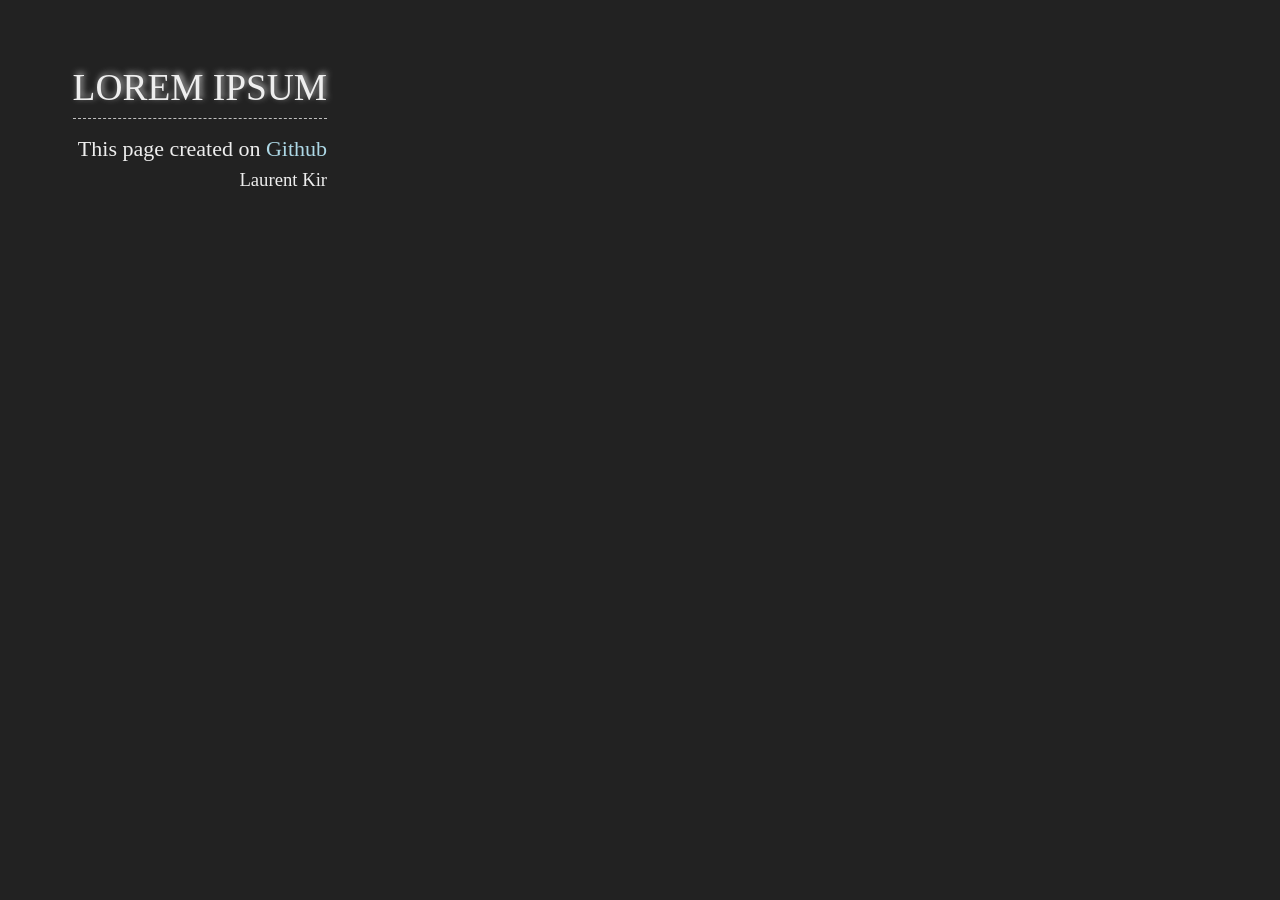
==== index.html @ 493d5b72 "Add files via upload" ====
<!DOCTYPE html>
<html lang="ru">
  <head>
    <meta charset="utf-8" />
    <meta name="viewport" content="width=device-width, initial-scale=1.0" />
    <title>Lorem ipsum</title>
    <link rel="shortcut icon" href="fav.png" />
    <link rel="stylesheet" href="style.css" />
  </head>
  <body>
    <div class="content">
      <h1 class="head">Lorem ipsum</h1>
      <h3 class="subhead">This page created on <a class="git" href="https://github.com/" rel="nofollow">Github</a></h3>
      <div class="author">Laurent Kir</div>
    </div>
  </body>
</html>
---- style.css ----
@import url("reset.css");

body {
  color: #eee;
  background-color: #222;
  user-select: none;
}
.content {
  display: inline-block;
  font-family: Garamond, Times, serif;
  font-size: 22px;
  line-height: 1.4em;
  padding: .3em;
  margin: 3em;
}
.head {
  font-size: 1.7em;
  font-style: normal;
  padding-bottom: .4em;
  margin-bottom: .4em;
  text-align: center;
  text-transform: uppercase;
  border-bottom: 1px dashed silver;
  text-shadow: 2px -2px 6px silver;
}
.subhead {
  text-align: right;
}
.git {
  color: lightblue;
}
.git:hover, .git:focus {
  color: skyblue;
}
.author {
  font-size: .85em;
  text-align: right;
}
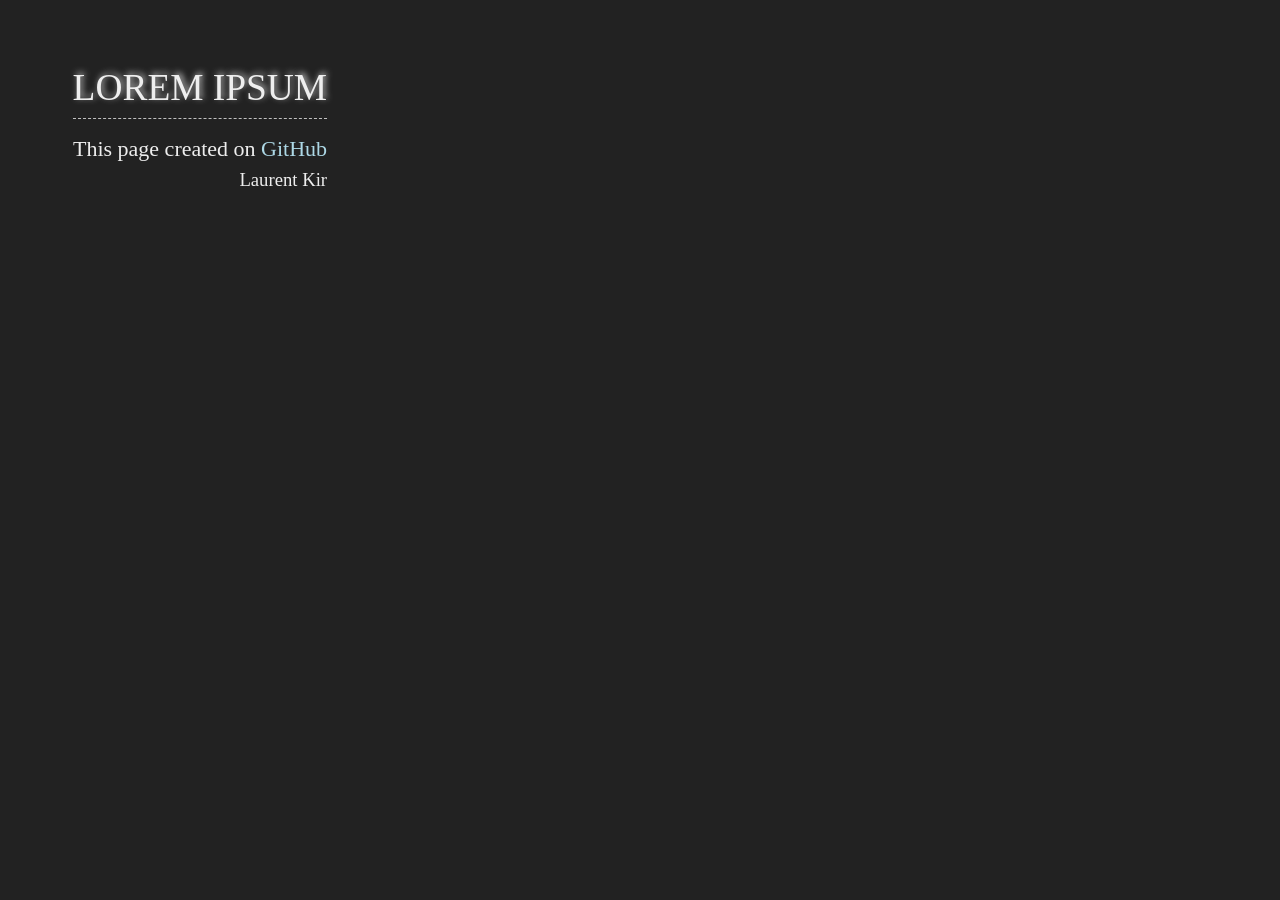
==== commit cfe101af: "Desu" ====
--- a/index.html
+++ b/index.html
@@ -10,7 +10,7 @@
   <body>
     <div class="content">
       <h1 class="head">Lorem ipsum</h1>
-      <h3 class="subhead">This page created on <a class="git" href="https://github.com/" rel="nofollow">Github</a></h3>
+      <h3 class="subhead">This page created on <a class="git" href="https://github.com/" rel="nofollow">GitHub</a></h3>
       <div class="author">Laurent Kir</div>
     </div>
   </body>
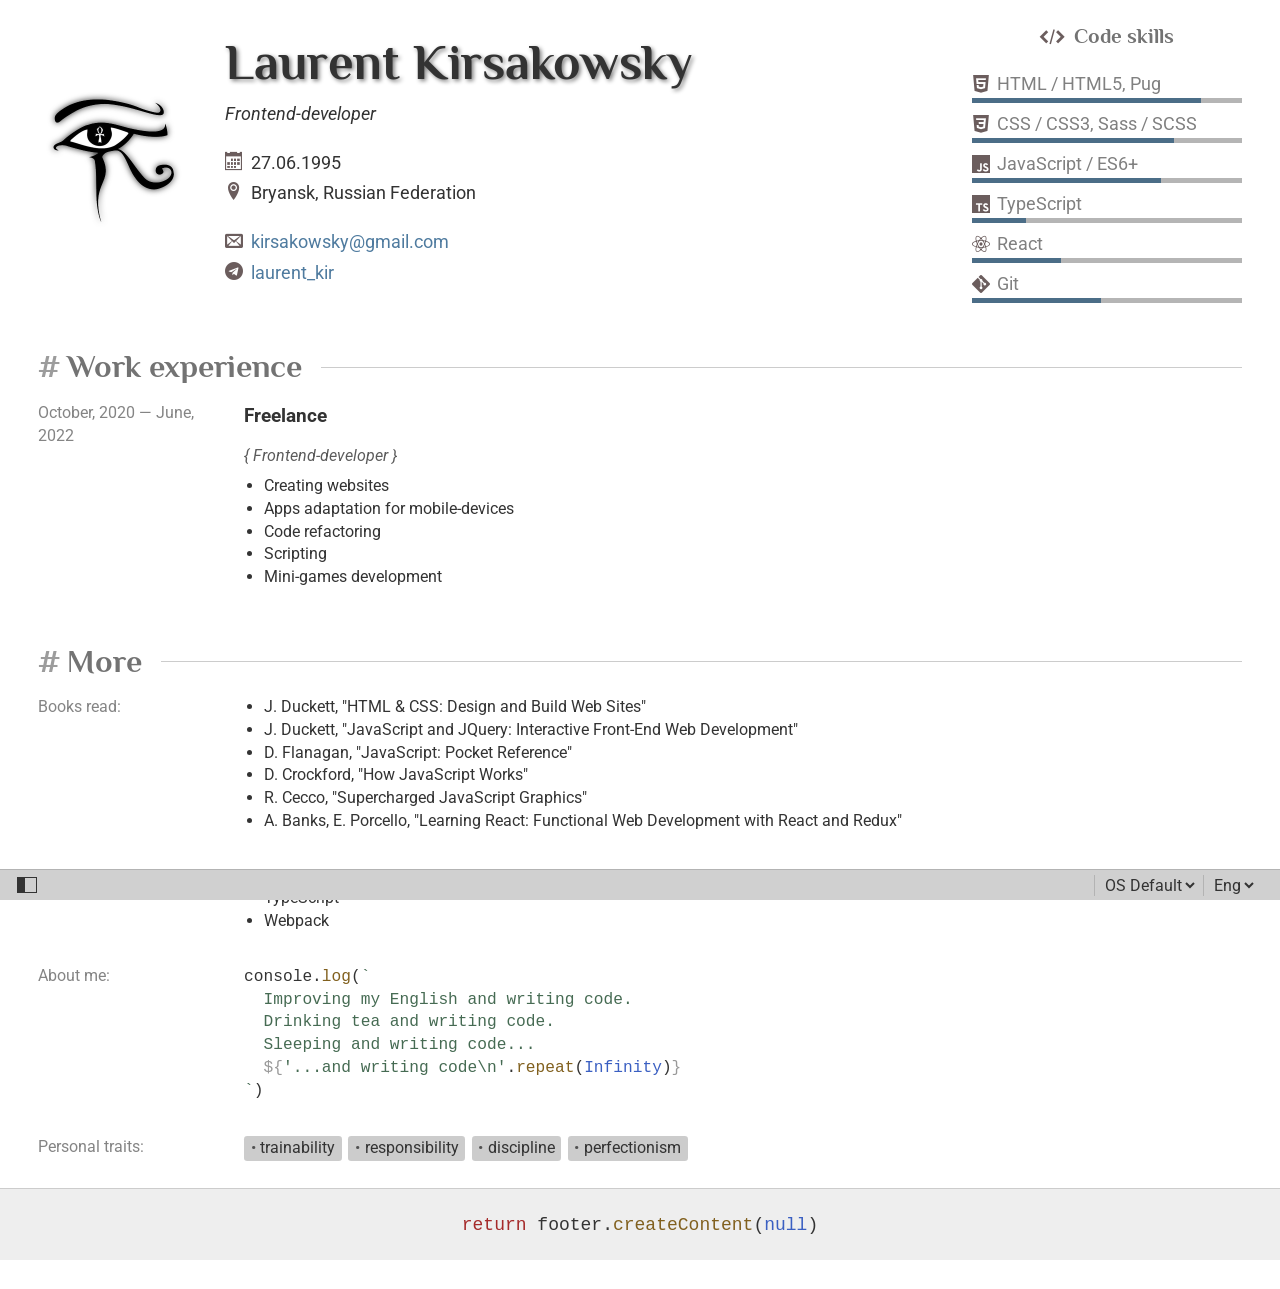
==== commit c42b57b6: "Add files via upload" ====
--- a/index.html
+++ b/index.html
@@ -1,17 +1,159 @@
 <!DOCTYPE html>
 <html lang="ru">
   <head>
-    <meta charset="utf-8" />
-    <meta name="viewport" content="width=device-width, initial-scale=1.0" />
-    <title>Lorem ipsum</title>
-    <link rel="shortcut icon" href="fav.png" />
-    <link rel="stylesheet" href="style.css" />
+    <meta charset="utf-8">
+    <meta name="viewport" content="width=device-width, initial-scale=1.0">
+    <title>Resume</title>
+    <link rel="shortcut icon" href="favicon.png">
+    <link rel="preconnect" href="https://fonts.googleapis.com">
+    <link rel="preconnect" href="https://fonts.gstatic.com" crossorigin>
+    <link rel="stylesheet" href="https://fonts.googleapis.com/css2?family=Philosopher:wght@700&family=Roboto&display=swap">
+    <link rel="stylesheet" href="style.css">
+    <script src="script.js" defer></script>
   </head>
   <body>
-    <div class="content">
-      <h1 class="head">Lorem ipsum</h1>
-      <h3 class="subhead">This page created on <a class="git" href="https://github.com/" rel="nofollow">GitHub</a></h3>
-      <div class="author">Laurent Kir</div>
+    <aside class="sidebar json"></aside>
+    <main class="main">
+      <header>
+        <section class="info">
+          <img class="info__avatar" src="avatar.png" alt="Avatar" width="151">
+          <div class="info__body">
+            <h1 class="heading info__name" data-ru="Лоран Кирсаковский">Laurent Kirsakowsky</h1>
+            <div style="margin-bottom: 1em;"><em>Frontend-developer</em></div>
+            <div><i class="icon-date"></i>27.06.1995</div>
+            <div><i class="icon-location"></i><span data-ru="Россия, г. Брянск">Bryansk, Russian Federation</span></div>
+            <adress class="info__contacts">
+              <div><i class="icon-mail"></i><a class="info__link" href="mailto:kirsakowsky@gmail.com">kirsakowsky@gmail.com</a></div>
+              <div><i class="icon-tg"></i><a class="info__link" href="https://t.me/laurent_kir">laurent_kir</a></div>
+            </adress>
+          </div>
+        </section>
+        <aside class="skills">
+          <h3 class="heading skills__title"><i class="icon-code"></i><span data-ru="Тех. навыки">Code skills</span></h3>
+          <div class="skills__body">
+            <div class="skill" style="--exp:85%;">
+              <div class="skill__name"><i class="icon-html"></i>HTML / HTML5, Pug</div>
+              <div class="skill__track"></div>
+            </div>
+            <div class="skill" style="--exp:75%;">
+              <div class="skill__name"><i class="icon-css"></i>CSS / CSS3, Sass / SCSS</div>
+              <div class="skill__track"></div>
+            </div>
+            <div class="skill" style="--exp:70%;">
+              <div class="skill__name"><i class="icon-js"></i>JavaScript / ES6+</div>
+              <div class="skill__track"></div>
+            </div>
+            <div class="skill" style="--exp:20%;">
+              <div class="skill__name"><i class="icon-ts"></i>TypeScript</div>
+              <div class="skill__track"></div>
+            </div>
+            <div class="skill" style="--exp:33%;">
+              <div class="skill__name"><i class="icon-react"></i>React</div>
+              <div class="skill__track"></div>
+            </div>
+            <div class="skill" style="--exp:48%;">
+              <div class="skill__name"><i class="icon-git"></i>Git</div>
+              <div class="skill__track"></div>
+            </div>
+          </div>
+        </aside>
+      </header>
+      <section class="section experience">
+        <h3 class="heading section__title" data-ru="Опыт работы">Work experience</h3>
+        <div class="block job">
+          <div class="block__label job__label"><span data-ru="Октябрь">October</span>, 2020 &mdash; <span data-ru="Июнь">June</span>, 2022</div>
+          <div class="block__info">
+            <h4 class="job__title" data-ru="Фриланс">Freelance</h4>
+            <div class="job__kind">Frontend-developer</div>
+            <ul>
+              <li data-ru="Верстка сайтов">Creating websites</li>
+              <li data-ru="Адаптация приложений под мобильные девайсы">Apps adaptation for mobile-devices</li>
+              <li data-ru="Рефакторинг кода">Code refactoring</li>
+              <li data-ru="Написание скриптов">Scripting</li>
+              <li data-ru="Разработка мини-игр">Mini-games development</li>
+            </ul>
+          </div>
+        </div>
+      </section>
+      <section class="section more">
+        <h3 class="heading section__title" data-ru="Доп. информация">More</h3>
+        <div class="block">
+          <div class="block__label" data-ru="Прочитанные книги">Books read</div>
+          <div class="block__info">
+            <ul>
+              <li data-ru="Дж. Дакетт, &quot;HTML и CSS. Разработка и создание веб-сайтов&quot;">J. Duckett, "HTML & CSS: Design and Build Web Sites"</li>
+              <li data-ru="Дж. Дакетт, &quot;JavaScript и jQuery. Интерактивная веб-разработка&quot;">J. Duckett, "JavaScript and JQuery: Interactive Front-End Web Development"</li>
+              <li data-ru="Д. Флэнаган, &quot;JavaScript. Карманный справочник&quot;">D. Flanagan, "JavaScript: Pocket Reference"</li>
+              <li data-ru="Д. Крокфорд, &quot;Как устроен JavaScript&quot;">D. Crockford, "How JavaScript Works"</li>
+              <li data-ru="Р. Чекко, &quot;Графика на JavaScript&quot;">R. Cecco, "Supercharged JavaScript Graphics"</li>
+              <li data-ru="А. Бэнкс, Е. Порселло, &quot;React и Redux. Функциональная веб-разработка&quot;">A. Banks, E. Porcello, "Learning React: Functional Web Development with React and Redux"</li>
+            </ul>
+          </div>
+        </div>
+        <div class="block">
+          <div class="block__label" data-ru="Изучаю сейчас">In learning</div>
+          <div class="block__info">
+            <ul>
+              <li>React</li>
+              <li>TypeScript</li>
+              <li>Webpack</li>
+            </ul>
+          </div>
+        </div>
+        <div class="block">
+          <div class="block__label" data-ru="Обо мне">About me</div>
+          <div class="block__info">
+            <code>
+              console.<span class="token-func">log</span>(<span class="token-string about">&grave;
+                <span data-ru="Совершенствую английский и пишу код.">Improving my English and writing code.</span>
+                <span data-ru="Пью чай и пишу код.">Drinking tea and writing code.</span>
+                <span data-ru="Сплю и пишу код...">Sleeping and writing code...</span>
+                <span class="scope-interpolation">
+                  <span>${</span>
+                  <span class="token-string" data-ru="'...и пишу код\n'">'...and writing code\n'</span>.
+                  <span class="token-func">repeat</span>(<span class="token-constant">Infinity</span>)
+                  <span>}</span>
+                </span>
+              &grave;</span>)
+            </code>
+          </div>
+        </div>
+        <div class="block">
+          <div class="block__label" data-ru="Личные качества">Personal traits</div>
+          <div class="block__info">
+            <span class="tags">
+              <span class="tag" data-ru="обучаемость">trainability</span>
+              <span class="tag" data-ru="ответственность">responsibility</span>
+              <span class="tag" data-ru="дисциплинированность">discipline</span>
+              <span class="tag" data-ru="перфекционизм">perfectionism</span>
+            </span>
+          </div>
+        </div>
+      </section>
+      <footer>
+        <code>
+          <span class="token-key">return</span>
+          footer.<span class="token-func">createContent</span>(<span class="token-constant">null</span>)
+        </code>
+      </footer>
+    </main>
+    <div id="status-bar">
+      <button id="sidebar-switcher" tabindex="-1"></button>
+      <div style="display: flex;">
+        <span class="select-wrapper">
+          <select id="theme-switcher" tabindex="-1">
+            <option value="light">Light</option>
+            <option value="dark">Dark</option>
+            <option value="default" selected>OS Default</option>
+          </select>
+        </span>
+        <span class="select-wrapper">
+          <select id="lang-switcher" tabindex="-1">
+            <option value="en" selected>Eng</option>
+            <option value="ru">Ru</option>
+          </select>
+        </span>
+      </div>
     </div>
   </body>
 </html>
--- a/style.css
+++ b/style.css
@@ -1,38 +1,628 @@
-@import url("reset.css");
-
-body {
-  color: #eee;
-  background-color: #222;
-  user-select: none;
-}
-.content {
-  display: inline-block;
-  font-family: Garamond, Times, serif;
-  font-size: 22px;
-  line-height: 1.4em;
-  padding: .3em;
-  margin: 3em;
-}
-.head {
-  font-size: 1.7em;
-  font-style: normal;
-  padding-bottom: .4em;
-  margin-bottom: .4em;
-  text-align: center;
-  text-transform: uppercase;
-  border-bottom: 1px dashed silver;
-  text-shadow: 2px -2px 6px silver;
-}
-.subhead {
-  text-align: right;
-}
-.git {
-  color: lightblue;
-}
-.git:hover, .git:focus {
-  color: skyblue;
-}
-.author {
-  font-size: .85em;
-  text-align: right;
-}+:root {
+  --fg: #333;
+  --bg: #fff;
+  --bg2: #f5f5f5;
+  --bg3: #eee;
+  --bdc: #ccc;
+  --code-gutter-bg: #adadad;
+  --code-arrow-bg: #000;
+  --token-key: brown;
+  --token-str: #466b53;
+  --token-const: #3a5fc2;
+  --token-func: #81601e;
+  --title-fg: #737373;
+  --tag-bg: #ccc;
+  --icon-fg: #6b5d5d;
+  --skill-track-bg: #b5b5b5;
+  --link-fg: #4f7b9f;
+  --avatar-filter: invert(0) drop-shadow(0 0 3px var(--fg));
+  --sidebar-width: 25rem;
+  --statusbar-height: 1.7rem;
+  --statusbar-fg: #333;
+  --statusbar-fg2: #602e2e;
+  --statusbar-bg: #d0d0d0;
+  --statusbar-bdc: #b3b3b3;
+}
+
+:root[data-mode="dark"] {
+  color-scheme: dark;
+  --fg: #ddd;
+  --bg: #1f242d;
+  --bg2: #191d24;
+  --bg3: #242933;
+  --bdc: #3d3d3d;
+  --code-gutter-bg: #444;
+  --code-arrow-bg: #fff;
+  --token-key: #e27a7a;
+  --token-str: #a1c5a0;
+  --token-const: #a2dfda;
+  --token-func: #dab47e;
+  --title-fg: #d4c1a7;
+  --tag-bg: #444;
+  --icon-fg: #d6c8b4;
+  --skill-track-bg: #565656;
+  --link-fg: #a9c3e2;
+  --avatar-filter: invert(1) drop-shadow(0 0 3px var(--fg));
+  --statusbar-fg: #bbb;
+  --statusbar-fg2: #c0a888;
+  --statusbar-bg: #16181d;
+  --statusbar-bdc: #2e3036;
+}
+
+@media (prefers-color-scheme: dark) {
+  :root:not([data-mode="light"]) {
+    color-scheme: dark;
+    --fg: #ddd;
+    --bg: #1f242d;
+    --bg2: #191d24;
+    --bg3: #242933;
+    --bdc: #3d3d3d;
+    --code-gutter-bg: #444;
+    --code-arrow-bg: #fff;
+    --token-key: #e27a7a;
+    --token-str: #a1c5a0;
+    --token-const: #a2dfda;
+    --token-func: #dab47e;
+    --title-fg: #d4c1a7;
+    --tag-bg: #444;
+    --icon-fg: #d6c8b4;
+    --skill-track-bg: #565656;
+    --link-fg: #a9c3e2;
+    --avatar-filter: invert(1) drop-shadow(0 0 3px var(--fg));
+    --statusbar-fg: #bbb;
+    --statusbar-fg2: #c0a888;
+    --statusbar-bg: #16181d;
+    --statusbar-bdc: #2e3036;
+  }
+}
+
+*, ::before, ::after {
+  margin: 0;
+  padding: 0;
+  box-sizing: border-box;
+}
+html {
+  font-size: 1.125rem;
+  line-height: 1.15;
+  -webkit-text-size-adjust: 100%;
+  -webkit-tap-highlight-color: transparent;
+}
+body {
+  font-family: Roboto, Arial, sans-serif;
+  min-height: 100vh;
+  position: relative;
+  color: var(--fg);
+  background-color: var(--bg);
+  overflow-x: hidden;
+}
+code {
+  font-family: Consolas, monospace;
+}
+a {
+  color: inherit;
+  text-decoration: none;
+}
+.heading {
+  font-family: Philosopher, Roboto, Arial, Helvetica, sans-serif;
+}
+
+/* icons */
+
+@font-face {
+  font-family: "icomoon";
+  src:
+    url("fonts/icomoon.woff?krphcx") format("woff"),
+    url("fonts/icomoon.ttf?krphcx") format("truetype");
+  font-weight: normal;
+  font-style: normal;
+  font-display: block;
+}
+
+[class^="icon-"] {
+  font-family: "icomoon" !important;
+  font-style: normal;
+  font-weight: normal;
+  font-variant: normal;
+  text-transform: none;
+  margin-right: .4em;
+  -webkit-font-smoothing: antialiased;
+  -moz-osx-font-smoothing: grayscale;
+}
+[class^="icon-"]::before {
+  color: var(--icon-fg);
+}
+.icon-tg::before {
+  content: "\e906";
+}
+.icon-html::before {
+  content: "\e904";
+}
+.icon-css::before {
+  content: "\e903";
+}
+.icon-js::before {
+  content: "\e905";
+}
+.icon-ts::before {
+  content: "\e901";
+}
+.icon-react::before {
+  content: "\e902";
+}
+.icon-git::before {
+  content: "\e900";
+}
+.icon-mail::before {
+  content: "\e945";
+}
+.icon-location::before {
+  content: "\e948";
+}
+.icon-date::before {
+  content: "\e953";
+}
+.icon-code::before {
+  content: "\ea80";
+}
+
+/* json */
+
+.json {
+  width: var(--sidebar-width);
+  max-width: 100vw;
+  height: 100vh;
+  position: fixed;
+  left: 0; top: 0;
+  padding-bottom: var(--statusbar-height);
+  background-color: var(--bg2);
+}
+.json__title {
+  font-size: 1.3em;
+  line-height: 2.5rem;
+  padding: 0 .6em;
+  background-color: var(--bg3);
+  border-bottom: 1px solid var(--bdc);
+}
+#json-title:not(.__done)::after {
+  content: "|";
+  font-weight: normal;
+  color: var(--fg);
+  animation: blink .35s infinite alternate;
+}
+
+@keyframes blink {
+  from { opacity: 0; }
+  to { opacity: .8; }
+}
+
+.json__code {
+  font-size: .95em;
+  height: calc(100% - 2.5rem);
+  line-height: 1.2;
+  display: block;
+  padding: .8em 1.2em;
+  cursor: default;
+  overflow-y: auto;
+}
+.json__item {
+  position: relative;
+  padding-left: 1em;
+  margin-left: -.5em;
+  overflow: hidden;
+  text-overflow: ellipsis;
+  white-space: nowrap;
+}
+.json__item.__folded::after {
+  content: "// " attr(data-size) " items";
+  font-size: .8em;
+  margin-left: .8em;
+  color: gray;
+  opacity: .7;
+}
+.json__nesting {
+  margin-left: .2em;
+  padding-left: 1em;
+  border-left: 1px dotted var(--code-gutter-bg);
+}
+.json__item.__folded .json__nesting {
+  display: none;
+}
+.json__item.__folded > .json__ellipsis:after {
+  content: "...";
+  font-size: .8em;
+  margin: 0 2px;
+  color: gray;
+}
+.json__arrow {
+  position: absolute;
+  left: .1em; top: .3em;
+  border: 4px solid transparent;
+  border-top: 6px solid var(--code-arrow-bg);
+  border-bottom: none;
+  user-select: none;
+  opacity: .3;
+}
+.json__item.__root > .json__arrow {
+  top: .5em;
+}
+.json__item.__folded > .json__arrow {
+  transform: rotate(-90deg);
+}
+.json__arrow:hover {
+  opacity: .4;
+}
+.json__arrow:active {
+  opacity: .5;
+}
+.json__item .token-key:active {
+  user-select: none;
+}
+.json__item a:hover,
+.json__item a:focus {
+  outline: none;
+  text-decoration: underline;
+  filter: saturate(1.5) contrast(1.5);
+}
+
+/* code tokens */
+
+.token-key {
+  color: var(--token-key);
+}
+.token-string {
+  color: var(--token-str);
+}
+.token-constant {
+  color: var(--token-const);
+}
+.token-func {
+  color: var(--token-func);
+}
+.scope-interpolation {
+  color: var(--fg);
+}
+.scope-interpolation > :first-child,
+.scope-interpolation > :last-child {
+  color: #999;
+}
+
+/* main */
+
+.main {
+  --x-offset: var(--sidebar-width);
+  width: calc(100% - var(--sidebar-width));
+  min-width: 22.2rem;
+  min-height: inherit;
+  display: flex;
+  flex-direction: column;
+  position: relative;
+  padding-bottom: var(--statusbar-height);
+  background-color: inherit;
+  transform: translateX(var(--x-offset));
+  transition: transform .2s, width .2s;
+  z-index: 2;
+}
+.main::before {
+  content: "";
+  width: 1px;
+  position: absolute;
+  left: -1px; top: 0; bottom: 0;
+  background-color: var(--bdc);
+}
+
+/* header */
+
+header {
+  display: flex;
+  align-items: center;
+  justify-content: space-between;
+  column-gap: 4em;
+  padding: 1em 3%;
+}
+
+/* info */
+
+.info {
+  display: flex;
+  align-items: center;
+  column-gap: 2em;
+}
+.info__avatar {
+  width: 8.389rem;
+  border-radius: 50%;
+  filter: var(--avatar-filter);
+}
+.info__body {
+  line-height: 1.6;
+}
+.info__name {
+  font-size: 2.8em;
+  line-height: normal;
+  margin-bottom: .2em;
+  text-shadow: 2px 2px 4px gray;
+}
+.info__contacts {
+  display: block;
+  font-style: normal;
+  margin-top: 1em;
+}
+.info__link {
+  position: relative;
+  padding-bottom: 2px;
+  color: var(--link-fg);
+}
+.info__link:hover {
+  filter: saturate(2);
+}
+.info__link::after {
+  content: "";
+  width: 0;
+  height: 1px;
+  position: absolute;
+  left: 0; bottom: 0;
+  background-color: currentColor;
+  opacity: 0;
+  transition: width .3s, opacity .4s ease-in-out;
+}
+.info__link:hover::after {
+  width: 100%;
+  opacity: .7;
+}
+
+/* skills */
+
+@keyframes fill_skill {
+  from { width: 0; }
+  to { width: var(--exp); }
+}
+
+.skills__title {
+  display: flex;
+  align-items: center;
+  justify-content: center;
+  line-height: 1.8;
+  color: var(--title-fg);
+}
+.skills__title::after {
+  content: "";
+  height: 1px;
+  display: block;
+  background-color: currentColor;
+  opacity: .3;
+}
+.skills__body {
+  margin-top: .8em;
+}
+.skill {
+  margin-top: .4em;
+}
+.skill__name {
+  display: flex;
+  align-items: center;
+  padding: .2em 0;
+  color: gray;
+}
+.skill__track {
+  width: 15em;
+  height: 5px;
+  background-color: var(--skill-track-bg);
+}
+.skill__track::after {
+  content: "";
+  width: var(--exp);
+  height: 100%;
+  display: block;
+  background-color: #4b6d87;
+  animation: fill_skill 2s ease-out .4s both;
+}
+
+/* sections */
+
+.section {
+  padding: 1.5em 3%;
+}
+.section__title {
+  font-size: 1.8em;
+  display: flex;
+  align-items: center;
+  margin-bottom: .5em;
+  color: var(--title-fg);
+}
+.section__title::before {
+  content: "#";
+  margin-right: .2em;
+  opacity: .7;
+}
+.section__title::after {
+  content: "";
+  flex: 1;
+  height: 1px;
+  margin-left: .6em;
+  background-color: var(--bdc);
+}
+.block {
+  font-size: .9em;
+  line-height: 1.4;
+  display: flex;
+  column-gap: 3em;
+  margin-bottom: 2em;
+}
+.block:last-child {
+  margin-bottom: 0;
+}
+.block__label {
+  width: 9.7em;
+  opacity: .6;
+}
+.block__label:not(.job__label)::after {
+  content: ":";
+}
+.block__info {
+  flex: 1;
+}
+.block__info > ul {
+  list-style: disc;
+  padding-left: 1.2em;
+}
+
+/* job */
+
+.job__title {
+  font-size: 1.2em;
+  margin-bottom: .8em;
+}
+.job__kind {
+  font-style: italic;
+  margin-bottom: .5em;
+  opacity: .8;
+}
+.job__kind::before {
+  content: "{ ";
+}
+.job__kind::after {
+  content: " }";
+}
+
+/* about */
+
+.about > span {
+  display: block;
+  margin-left: 1.2em;
+}
+.about > .scope-interpolation {
+  display: flex;
+  flex-wrap: wrap;
+}
+
+/* footer */
+
+footer {
+  height: 4em;
+  display: flex;
+  align-items: center;
+  justify-content: center;
+  margin-top: auto;
+  background-color: var(--bg3);
+  border-top: 1px solid var(--bdc);
+}
+
+/* status-bar */
+
+#status-bar {
+  width: 100%;
+  height: var(--statusbar-height);
+  display: flex;
+  justify-content: space-between;
+  align-items: center;
+  position: fixed;
+  left: 0; bottom: 0;
+  padding: 0 1rem;
+  color: var(--statusbar-fg);
+  background-color: var(--statusbar-bg);
+  border-top: 1px solid var(--statusbar-bdc);
+  z-index: 4;
+}
+#sidebar-switcher {
+  width: 1rem;
+  height: .8rem;
+  color: inherit;
+  background-color: inherit;
+  border: none;
+  outline: 1px solid currentColor;
+  visibility: hidden;
+  cursor: pointer;
+}
+#sidebar-switcher:hover {
+  color: var(--statusbar-fg2);
+}
+#sidebar-switcher::after {
+  content: "";
+  width: .4rem;
+  height: 100%;
+  display: block;
+  background-color: currentColor;
+}
+.select-wrapper {
+  padding: 0 .3em;
+  border-left: 1px solid var(--statusbar-bdc);
+}
+select {
+  font-family: inherit;
+  font-size: .9em;
+  color: inherit;
+  background-color: var(--statusbar-bg);
+  border: none;
+  outline: none;
+}
+select:hover {
+  color: var(--statusbar-fg2);
+}
+option {
+  color: var(--statusbar-fg);
+}
+
+/* tags */
+
+.tags {
+  display: flex;
+  flex-wrap: wrap;
+  gap: .4em;
+  max-width: 40em;
+}
+.tag {
+  padding: .1em .4em;
+  background-color: var(--tag-bg);
+  border-radius: .2em;
+  cursor: default;
+}
+.tag::before {
+  content: "•";
+  margin-right: .3em;
+  opacity: .8;
+}
+
+/* ------------------------------ */
+
+@media screen and (max-width: 89rem) {
+  .main {
+    --x-offset: 0;
+    width: 100%;
+  }
+  .main.__shifted {
+    --x-offset: var(--sidebar-width);
+  }
+  #sidebar-switcher {
+    visibility: visible;
+  }
+}
+
+@media screen and (max-width: 60.7rem) {
+  .info__avatar {
+    display: none;
+  }
+}
+
+@media screen and (max-width: 51.4rem) {
+  header {
+    flex-direction: column;
+  }
+  .info {
+    text-align: center;
+    padding-bottom: 1em;
+    margin-bottom: 1em;
+    border-bottom: 1px solid var(--bdc);
+  }
+  .section__title::before {
+    content: "";
+    flex: 1;
+    height: 1px;
+    margin-left: 0;
+    margin-right: .6em;
+    background-color: var(--bdc);
+    opacity: 1;
+  }
+  .block {
+    flex-direction: column;
+    row-gap: 1em;
+  }
+}
